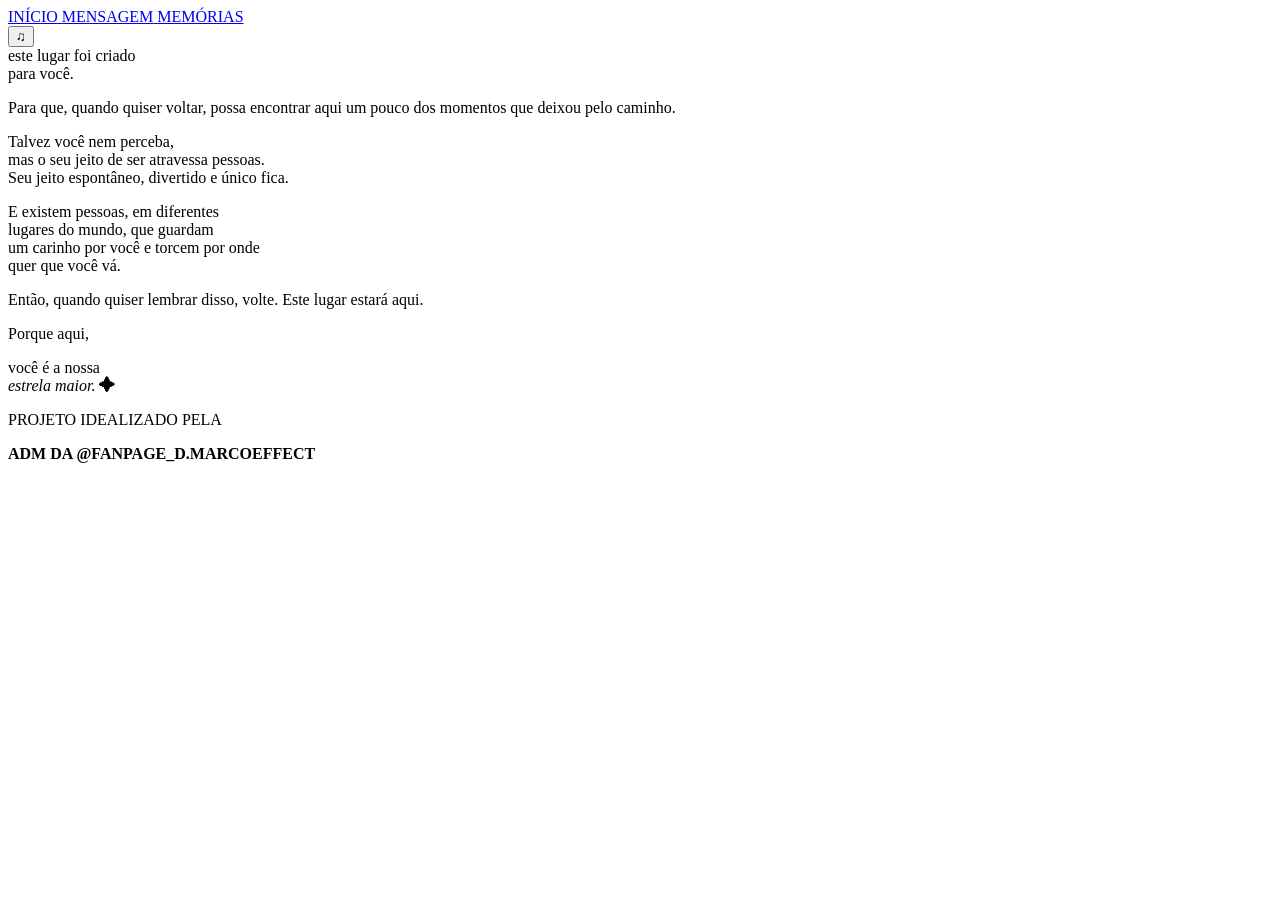
==== inicio.html @ e3e31b70 "inicio.html" ====
<!DOCTYPE html>
<html lang="ko">
<head>
    <meta charset="UTF-8">
    <meta name="viewport" content="width=device-width, initial-scale=1.0">

    <title>D.MARCO — Início</title>

    <link rel="stylesheet" href="inicio.css">
</head>

<body>

    <main class="inicio-page">

        <!-- =====================================================
             NAVEGAÇÃO
        ====================================================== -->

        <header class="inicio-topo">

            <nav class="inicio-navegacao">

                <a
                    href="inicio.html"
                    class="inicio-link ativo"
                    data-nav="inicio"
                >
                    <span data-i18n="nav.inicio">INÍCIO</span>
                </a>

                <a
                    href="#"
                    class="inicio-link"
                    data-nav="mensagem"
                >
                    <span data-i18n="nav.mensagem">MENSAGEM</span>
                </a>

                <a
                    href="#"
                    class="inicio-link"
                    data-nav="memorias"
                >
                    <span data-i18n="nav.memorias">MEMÓRIAS</span>
                </a>

            </nav>


            <!-- =================================================
                 MÚSICA
            ================================================== -->

            <button
                class="inicio-musica"
                type="button"
                aria-label="Música"
            >
                ♫
            </button>

        </header>


        <!-- =====================================================
             LINHA DECORATIVA
        ====================================================== -->

        <div class="linha-vertical" aria-hidden="true">
            <span></span>
            <span></span>
            <span></span>
            <span></span>
        </div>


        <!-- =====================================================
             CONTEÚDO
        ====================================================== -->

        <section class="inicio-conteudo">

            <div class="inicio-texto">

                <div
                    class="inicio-abertura"
                    data-i18n-html="abertura"
                >
                    este lugar foi criado<br>
                    <span>para você.</span>
                </div>


                <span class="separador"></span>


                <p data-i18n="paragrafo1">
                    Para que, quando quiser voltar,
                    possa encontrar aqui um pouco
                    dos momentos que deixou pelo caminho.
                </p>


                <span class="separador"></span>


                <p data-i18n-html="paragrafo2">
                    Talvez você nem perceba,<br>
                    mas o seu jeito de ser atravessa pessoas.<br>
                    Seu jeito <span>espontâneo</span>, <span>divertido</span> e único fica.
                </p>


                <span class="separador"></span>


                <p data-i18n-html="paragrafo3">
                    E existem pessoas, em diferentes<br>
                    lugares do mundo, que guardam<br>
                    um <span>carinho</span> por você e torcem por onde<br>
                    quer que você vá.
                </p>


                <span class="separador"></span>


                <p data-i18n="paragrafo4">
                    Então, quando quiser lembrar disso, volte.
                    Este lugar estará aqui.
                </p>


                <span class="separador"></span>


                <div class="inicio-final">

                    <p data-i18n="porque">
                        Porque aqui,
                    </p>

                    <div
                        class="estrela-texto"
                        data-i18n-html="estrela"
                    >
                        <span>você é a nossa</span><br>
                        <em>estrela maior.</em>
                        <b>✦</b>
                    </div>

                </div>

            </div>

        </section>


        <!-- =====================================================
             ASSINATURA
        ====================================================== -->

        <footer class="inicio-assinatura">

            <span class="linha-assinatura"></span>

            <p data-i18n="assinatura1">
                PROJETO IDEALIZADO PELA
            </p>

            <strong data-i18n="assinatura2">
                ADM DA @FANPAGE_D.MARCOEFFECT
            </strong>

        </footer>

    </main>


    <script src="inicio.js"></script>

</body>
</html>
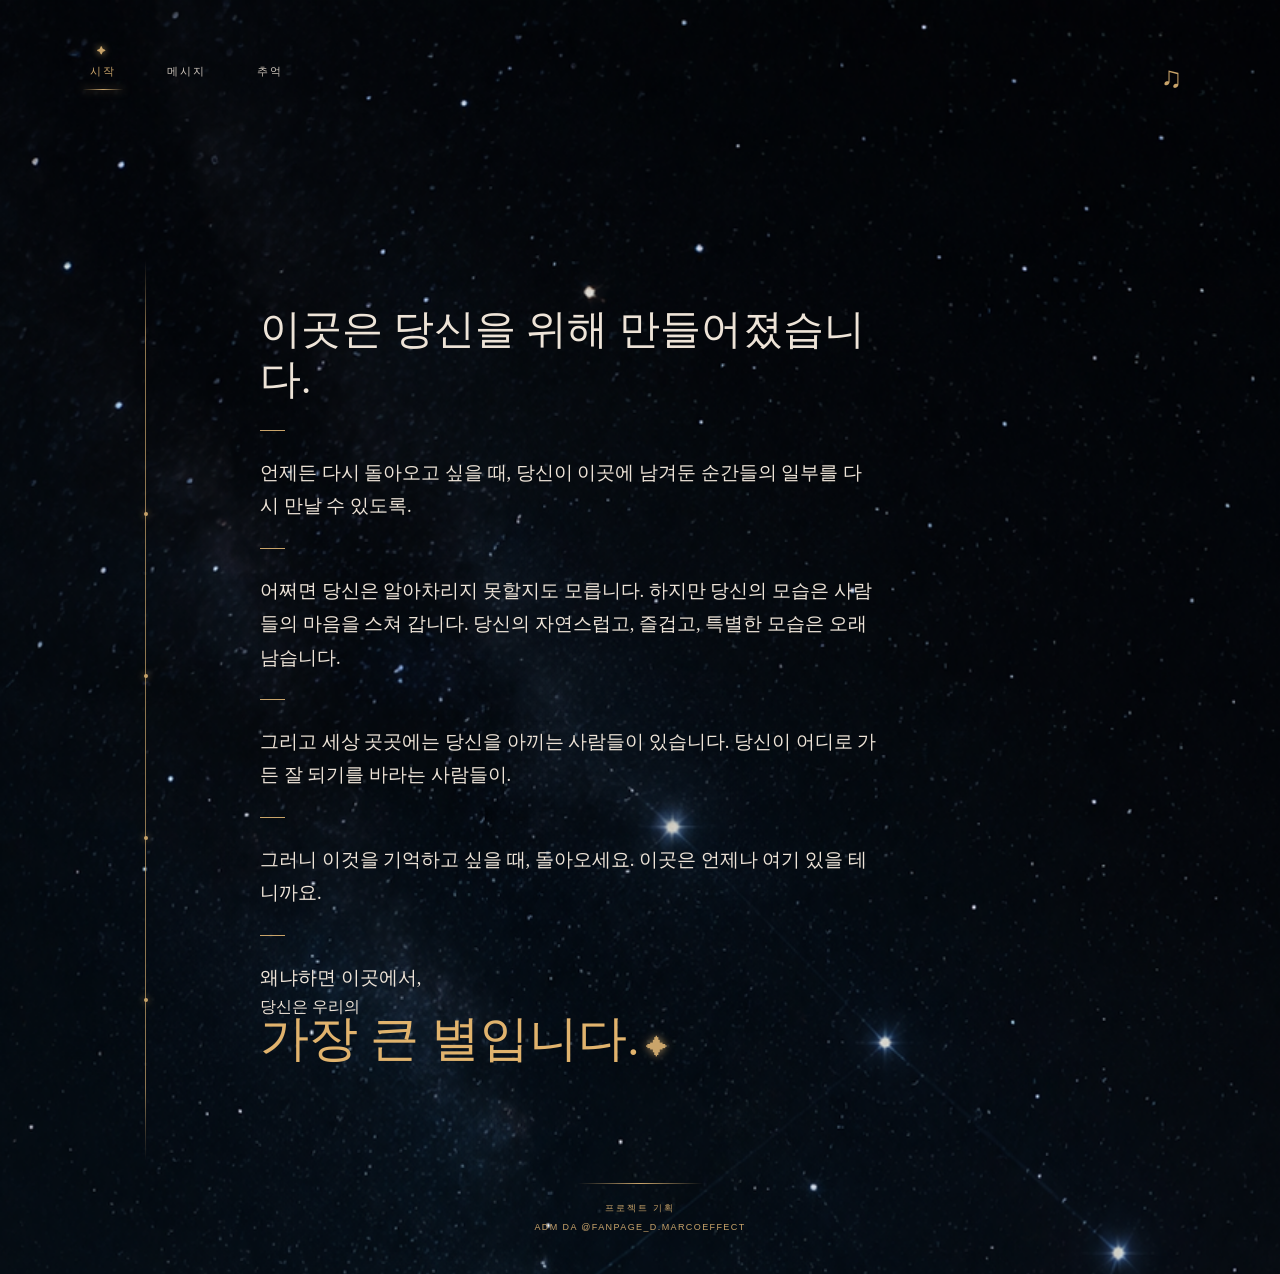
==== commit bc1b94ec: "Update inicio.html" ====
--- a/inicio.html
+++ b/inicio.html
@@ -22,7 +22,7 @@
             <nav class="inicio-navegacao">
 
                 <a
-                    href="inicio.html"
+                    href="index.html"
                     class="inicio-link ativo"
                     data-nav="inicio"
                 >
--- a/inicio.css
+++ b/inicio.css
@@ -0,0 +1,679 @@
+/* =========================================================
+   D.MARCO — SESSÃO INÍCIO
+========================================================= */
+
+:root {
+    --dourado: #c9a46a;
+    --dourado-claro: #e1b36d;
+    --creme: #eee4d8;
+    --preto: #030303;
+}
+
+
+/* =========================================================
+   BASE
+========================================================= */
+
+* {
+    box-sizing: border-box;
+}
+
+html,
+body {
+    margin: 0;
+    padding: 0;
+
+    width: 100%;
+    min-height: 100%;
+}
+
+body {
+    background: var(--preto);
+    color: var(--creme);
+
+    font-family:
+        Georgia,
+        "Times New Roman",
+        serif;
+
+    overflow-x: hidden;
+}
+
+
+/* =========================================================
+   PÁGINA
+========================================================= */
+
+.inicio-page {
+    position: relative;
+
+    width: 100%;
+    min-height: 100svh;
+
+    background-image:
+        url("cards-bg.jpg");
+
+    background-size: cover;
+    background-position: center top;
+    background-repeat: no-repeat;
+
+    overflow: hidden;
+}
+
+
+/* =========================================================
+   TOPO
+========================================================= */
+
+.inicio-topo {
+    position: absolute;
+
+    top: 0;
+    left: 0;
+
+    z-index: 10;
+
+    width: 100%;
+
+    display: flex;
+    align-items: center;
+    justify-content: space-between;
+
+    padding:
+        58px
+        clamp(45px, 7vw, 95px)
+        0;
+}
+
+
+/* =========================================================
+   NAVEGAÇÃO
+========================================================= */
+
+.inicio-navegacao {
+    display: flex;
+    align-items: center;
+
+    gap: clamp(28px, 4vw, 52px);
+}
+
+.inicio-link {
+    position: relative;
+
+    padding-bottom: 11px;
+
+    color: rgba(238, 228, 216, 0.85);
+
+    text-decoration: none;
+
+    font-family:
+        Arial,
+        Helvetica,
+        sans-serif;
+
+    font-size: 11px;
+
+    letter-spacing: 2px;
+
+    transition: color 0.25s ease;
+}
+
+.inicio-link:hover {
+    color: var(--creme);
+}
+
+.inicio-link.ativo {
+    color: var(--dourado);
+}
+
+
+/* ---------- brilho do item ativo ---------- */
+
+.inicio-link.ativo::before {
+    content: "✦";
+
+    position: absolute;
+
+    top: -18px;
+    left: 50%;
+
+    transform: translateX(-50%);
+
+    color: var(--dourado);
+
+    font-size: 9px;
+
+    text-shadow:
+        0 0 7px
+        rgba(201, 164, 106, 0.9);
+}
+
+
+/* ---------- linha ativa ---------- */
+
+.inicio-link.ativo::after {
+    content: "";
+
+    position: absolute;
+
+    left: -8px;
+    right: -8px;
+    bottom: 0;
+
+    height: 1px;
+
+    background:
+        linear-gradient(
+            90deg,
+            transparent,
+            var(--dourado),
+            transparent
+        );
+
+    box-shadow:
+        0 0 8px
+        rgba(201, 164, 106, 0.7);
+}
+
+
+/* =========================================================
+   MÚSICA
+========================================================= */
+
+.inicio-musica {
+    width: 38px;
+    height: 38px;
+
+    padding: 0;
+
+    border: 0;
+
+    background: transparent;
+
+    color: var(--dourado);
+
+    font-family:
+        Georgia,
+        "Times New Roman",
+        serif;
+
+    font-size: 29px;
+
+    line-height: 1;
+
+    cursor: pointer;
+}
+
+
+/* =========================================================
+   LINHA VERTICAL
+========================================================= */
+
+.linha-vertical {
+    position: absolute;
+
+    z-index: 3;
+
+    top: 260px;
+    left: clamp(85px, 12vw, 145px);
+
+    width: 1px;
+
+    height: 900px;
+
+    background:
+        linear-gradient(
+            to bottom,
+            transparent,
+            rgba(201, 164, 106, 0.7) 8%,
+            rgba(201, 164, 106, 0.7) 92%,
+            transparent
+        );
+}
+
+.linha-vertical span {
+    position: absolute;
+
+    left: 50%;
+
+    width: 4px;
+    height: 4px;
+
+    transform: translateX(-50%);
+
+    border-radius: 50%;
+
+    background: var(--dourado);
+
+    box-shadow:
+        0 0 7px
+        rgba(201, 164, 106, 0.9);
+}
+
+.linha-vertical span:nth-child(1) {
+    top: 28%;
+}
+
+.linha-vertical span:nth-child(2) {
+    top: 46%;
+}
+
+.linha-vertical span:nth-child(3) {
+    top: 64%;
+}
+
+.linha-vertical span:nth-child(4) {
+    top: 82%;
+}
+
+
+/* =========================================================
+   CONTEÚDO
+========================================================= */
+
+.inicio-conteudo {
+    position: relative;
+
+    z-index: 5;
+
+    width: 100%;
+
+    min-height: 100svh;
+
+    padding:
+        305px
+        30px
+        210px;
+}
+
+
+.inicio-texto {
+    width: min(620px, 70%);
+
+    margin-left: clamp(145px, 18vw, 230px);
+}
+
+
+/* =========================================================
+   ABERTURA
+========================================================= */
+
+.inicio-abertura {
+    color: var(--creme);
+
+    font-size:
+        clamp(28px, 3.2vw, 42px);
+
+    line-height: 1.22;
+
+    font-weight: 400;
+}
+
+.inicio-abertura span {
+    color: var(--dourado-claro);
+}
+
+
+/* =========================================================
+   PARÁGRAFOS
+========================================================= */
+
+.inicio-texto p {
+    margin: 0;
+
+    color: var(--creme);
+
+    font-size:
+        clamp(16px, 1.45vw, 20px);
+
+    line-height: 1.8;
+
+    font-weight: 400;
+}
+
+.inicio-texto p span {
+    color: var(--dourado-claro);
+}
+
+
+/* =========================================================
+   SEPARADORES
+========================================================= */
+
+.separador {
+    display: block;
+
+    width: 25px;
+    height: 1px;
+
+    margin:
+        25px 0;
+
+    background: var(--dourado);
+}
+
+
+/* =========================================================
+   FINAL
+========================================================= */
+
+.inicio-final p {
+    margin-bottom: 5px;
+}
+
+.estrela-texto {
+    position: relative;
+
+    line-height: 1;
+}
+
+.estrela-texto > span {
+    color: var(--creme);
+
+    font-size:
+        clamp(29px, 3.3vw, 43px);
+}
+
+.estrela-texto em {
+    color: var(--dourado-claro);
+
+    font-family:
+        "Brush Script MT",
+        "Segoe Script",
+        cursive;
+
+    font-size:
+        clamp(32px, 3.8vw, 49px);
+
+    font-weight: 400;
+
+    font-style: normal;
+}
+
+.estrela-texto b {
+    margin-left: 7px;
+
+    color: var(--dourado);
+
+    font-size: 22px;
+
+    font-weight: 400;
+
+    text-shadow:
+        0 0 9px
+        rgba(201, 164, 106, 0.8);
+}
+
+
+/* =========================================================
+   ASSINATURA
+========================================================= */
+
+.inicio-assinatura {
+    position: absolute;
+
+    z-index: 8;
+
+    left: 50%;
+    bottom: 42px;
+
+    transform: translateX(-50%);
+
+    width: 100%;
+
+    text-align: center;
+
+    font-family:
+        Arial,
+        Helvetica,
+        sans-serif;
+
+    color: var(--dourado);
+}
+
+.linha-assinatura {
+    display: block;
+
+    width: 125px;
+    height: 1px;
+
+    margin:
+        0 auto 18px;
+
+    background:
+        linear-gradient(
+            90deg,
+            transparent,
+            var(--dourado),
+            transparent
+        );
+}
+
+.inicio-assinatura p {
+    margin: 0 0 7px;
+
+    font-size: 9px;
+
+    letter-spacing: 2px;
+}
+
+.inicio-assinatura strong {
+    display: block;
+
+    font-size: 9px;
+
+    font-weight: 400;
+
+    letter-spacing: 1.4px;
+}
+
+
+/* =========================================================
+   MOBILE
+========================================================= */
+
+@media (max-width: 700px) {
+
+    .inicio-page {
+        min-height: 100svh;
+
+        background-size: auto 100%;
+        background-position: center top;
+
+        overflow-y: auto;
+    }
+
+
+    /* =====================================================
+       TOPO MOBILE
+    ====================================================== */
+
+    .inicio-topo {
+        padding:
+            27px
+            24px
+            0;
+    }
+
+    .inicio-navegacao {
+        gap: 20px;
+    }
+
+    .inicio-link {
+        padding-bottom: 7px;
+
+        font-size: 8px;
+
+        letter-spacing: 1.35px;
+    }
+
+    .inicio-link.ativo::before {
+        top: -12px;
+
+        font-size: 7px;
+    }
+
+    .inicio-musica {
+        width: 27px;
+        height: 27px;
+
+        font-size: 23px;
+    }
+
+
+    /* =====================================================
+       LINHA MOBILE
+    ====================================================== */
+
+    .linha-vertical {
+        top: 263px;
+        left: 52px;
+
+        height: 830px;
+    }
+
+
+    /* =====================================================
+       CONTEÚDO MOBILE
+    ====================================================== */
+
+    .inicio-conteudo {
+        min-height: auto;
+
+        padding:
+            175px
+            36px
+            150px;
+    }
+
+    .inicio-texto {
+        width: calc(100% - 17px);
+
+        margin-left: 57px;
+    }
+
+
+    /* =====================================================
+       ABERTURA
+    ====================================================== */
+
+    .inicio-abertura {
+        font-size: 25px;
+
+        line-height: 1.27;
+    }
+
+
+    /* =====================================================
+       TEXTO
+    ====================================================== */
+
+    .inicio-texto p {
+        font-size: 13px;
+
+        line-height: 1.78;
+    }
+
+
+    /* =====================================================
+       SEPARADORES
+    ====================================================== */
+
+    .separador {
+        width: 23px;
+
+        margin:
+            18px 0;
+    }
+
+
+    /* =====================================================
+       FINAL
+    ====================================================== */
+
+    .estrela-texto > span {
+        font-size: 28px;
+    }
+
+    .estrela-texto em {
+        font-size: 34px;
+    }
+
+    .estrela-texto b {
+        font-size: 17px;
+    }
+
+
+    /* =====================================================
+       ASSINATURA
+    ====================================================== */
+
+    .inicio-assinatura {
+        bottom: 25px;
+    }
+
+    .linha-assinatura {
+        width: 105px;
+
+        margin-bottom: 13px;
+    }
+
+    .inicio-assinatura p {
+        margin-bottom: 5px;
+
+        font-size: 7px;
+
+        letter-spacing: 1.5px;
+    }
+
+    .inicio-assinatura strong {
+        font-size: 7px;
+
+        letter-spacing: 1px;
+    }
+}
+
+
+/* =========================================================
+   TELAS MUITO PEQUENAS
+========================================================= */
+
+@media (max-width: 380px) {
+
+    .inicio-topo {
+        padding-left: 18px;
+        padding-right: 18px;
+    }
+
+    .inicio-navegacao {
+        gap: 14px;
+    }
+
+    .inicio-link {
+        font-size: 7px;
+        letter-spacing: 1px;
+    }
+
+    .inicio-conteudo {
+        padding-left: 29px;
+        padding-right: 29px;
+    }
+
+    .linha-vertical {
+        left: 43px;
+    }
+
+    .inicio-texto {
+        margin-left: 48px;
+
+        width: calc(100% - 10px);
+    }
+
+    .inicio-abertura {
+        font-size: 23px;
+    }
+
+    .inicio-texto p {
+        font-size: 12px;
+    }
+}
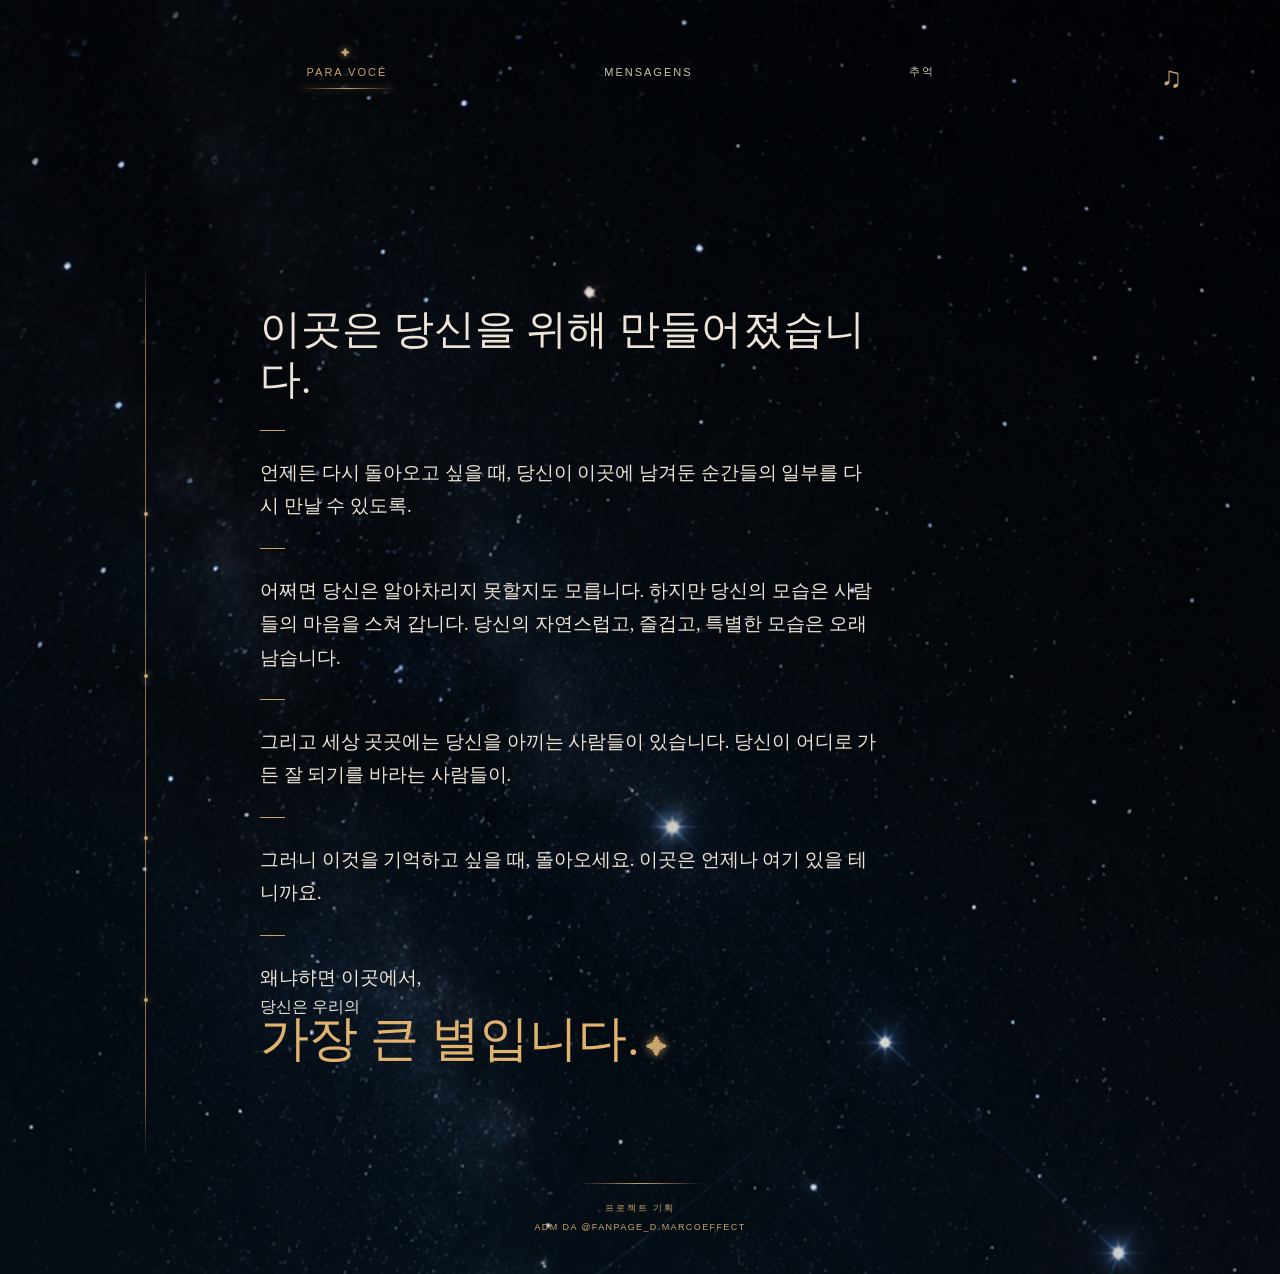
==== commit ab5d7d7e: "Update inicio.html" ====
--- a/inicio.html
+++ b/inicio.html
@@ -19,31 +19,76 @@
 
         <header class="inicio-topo">
 
-            <nav class="inicio-navegacao">
-
-                <a
-                    href="index.html"
-                    class="inicio-link ativo"
-                    data-nav="inicio"
-                >
-                    <span data-i18n="nav.inicio">INÍCIO</span>
-                </a>
-
-                <a
-                    href="#"
-                    class="inicio-link"
-                    data-nav="mensagem"
-                >
-                    <span data-i18n="nav.mensagem">MENSAGEM</span>
-                </a>
-
-                <a
-                    href="#"
-                    class="inicio-link"
-                    data-nav="memorias"
-                >
-                    <span data-i18n="nav.memorias">MEMÓRIAS</span>
-                </a>
+            <a
+    href="index.html"
+    class="inicio-link"
+    data-nav="home"
+    aria-label="Home"
+>
+    <svg
+        class="icone-home"
+        viewBox="0 0 24 24"
+        xmlns="http://www.w3.org/2000/svg"
+        aria-hidden="true"
+    >
+        <path
+            d="M4 10.5
+               L12 4
+               L20 10.5
+               V19
+               H4
+               V10.5Z"
+            fill="none"
+            stroke="currentColor"
+            stroke-width="1.35"
+            stroke-linejoin="round"
+        />
+
+        <path
+            d="M9.5 19
+               V13.5
+               H14.5
+               V19"
+            fill="none"
+            stroke="currentColor"
+            stroke-width="1.35"
+            stroke-linejoin="round"
+        />
+    </svg>
+</a>
+
+
+<a
+    href="inicio.html"
+    class="inicio-link ativo"
+    data-nav="paraVoce"
+>
+    <span data-i18n="nav.paraVoce">
+        PARA VOCÊ
+    </span>
+</a>
+
+
+<a
+    href="mensagem.html"
+    class="inicio-link"
+    data-nav="mensagens"
+>
+    <span data-i18n="nav.mensagens">
+        MENSAGENS
+    </span>
+</a>
+
+
+<a
+    href="memorias.html"
+    class="inicio-link"
+    data-nav="memorias"
+>
+    <span data-i18n="nav.memorias">
+        MEMÓRIAS
+    </span>
+</a>
 
             </nav>
 
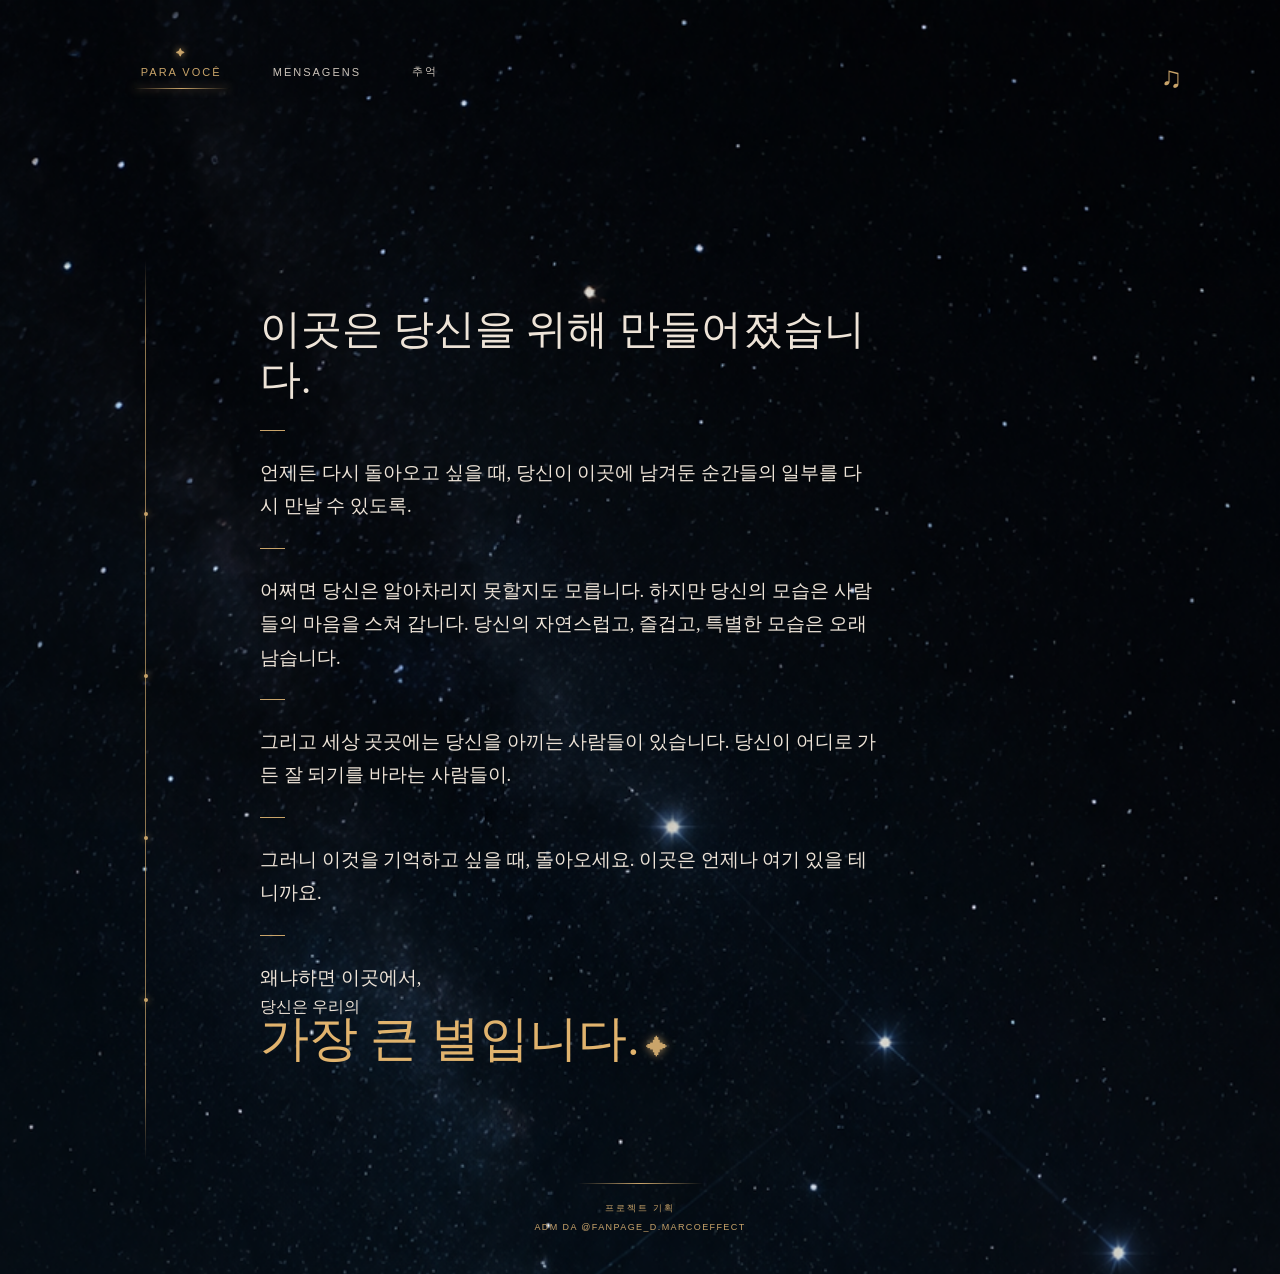
==== commit a94a885b: "Update inicio.html" ====
--- a/inicio.html
+++ b/inicio.html
@@ -18,7 +18,8 @@
         ====================================================== -->
 
         <header class="inicio-topo">
-
+            
+<nav class="inicio-navegacao">
             <a
     href="index.html"
     class="inicio-link"
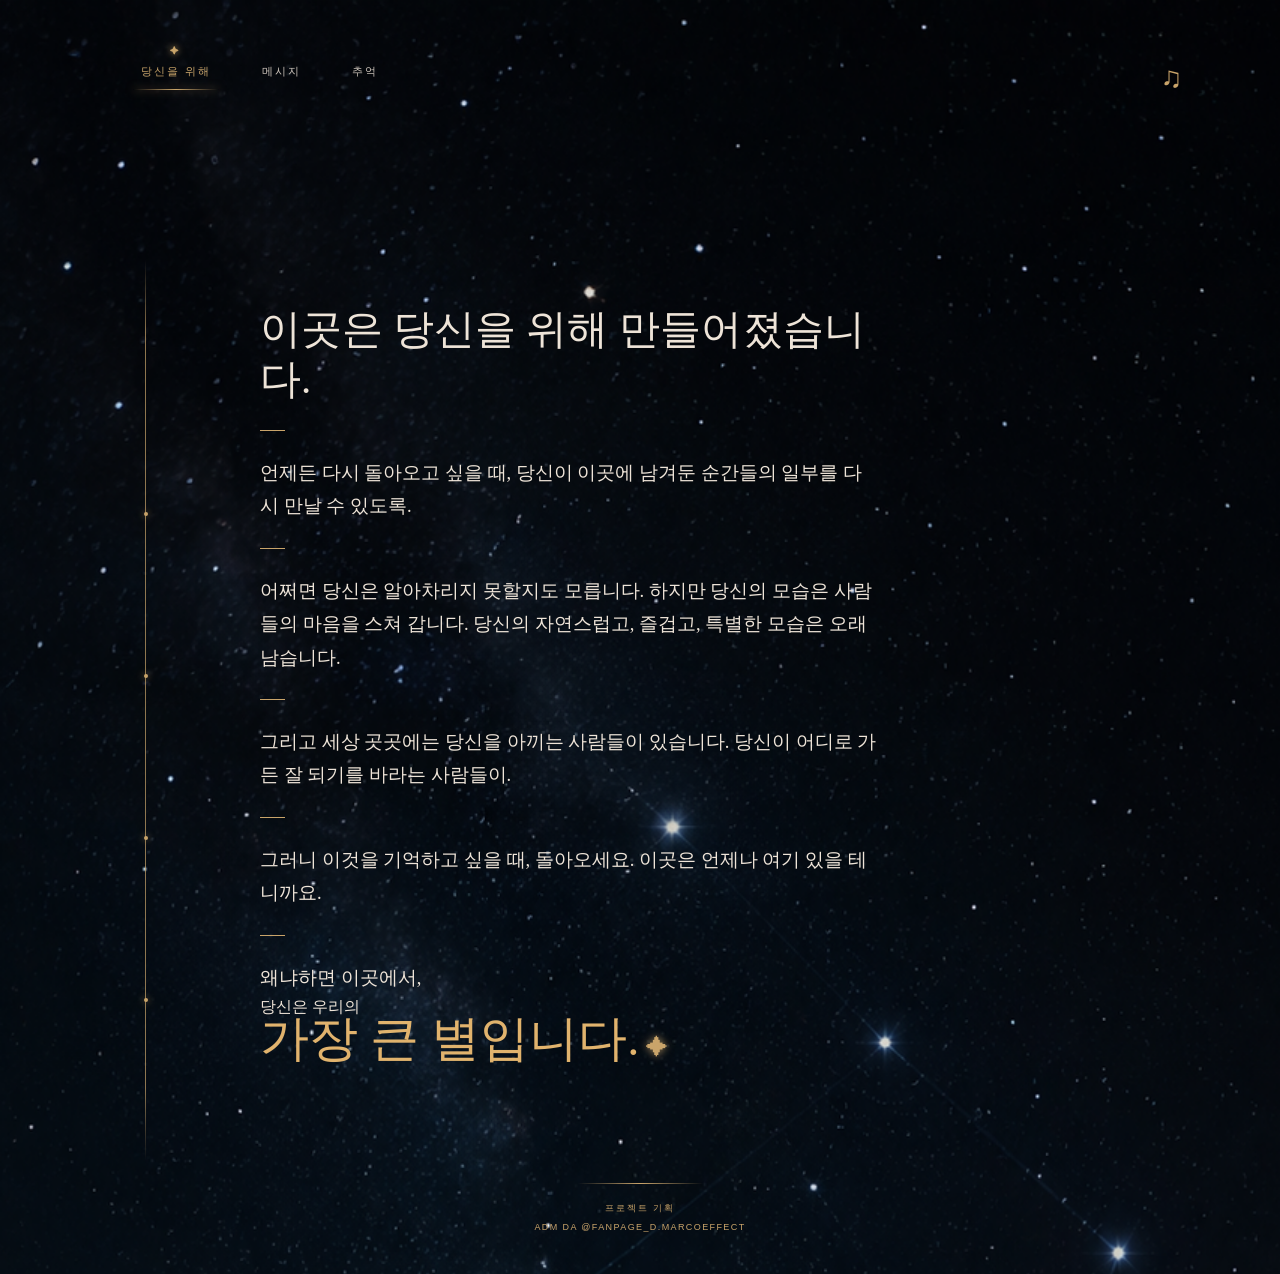
==== commit 6df7e3aa: "Update inicio.html" ====
--- a/inicio.html
+++ b/inicio.html
@@ -141,7 +141,7 @@
                 <span class="separador"></span>
 
 
-                <p data-i18n="paragrafo1">
+                <p data-i18n-html="paragrafo1">
                     Para que, quando quiser voltar,
                     possa encontrar aqui um pouco
                     dos momentos que deixou pelo caminho.
@@ -172,7 +172,7 @@
                 <span class="separador"></span>
 
 
-                <p data-i18n="paragrafo4">
+                <p data-i18n-html="paragrafo4">
                     Então, quando quiser lembrar disso, volte.
                     Este lugar estará aqui.
                 </p>
